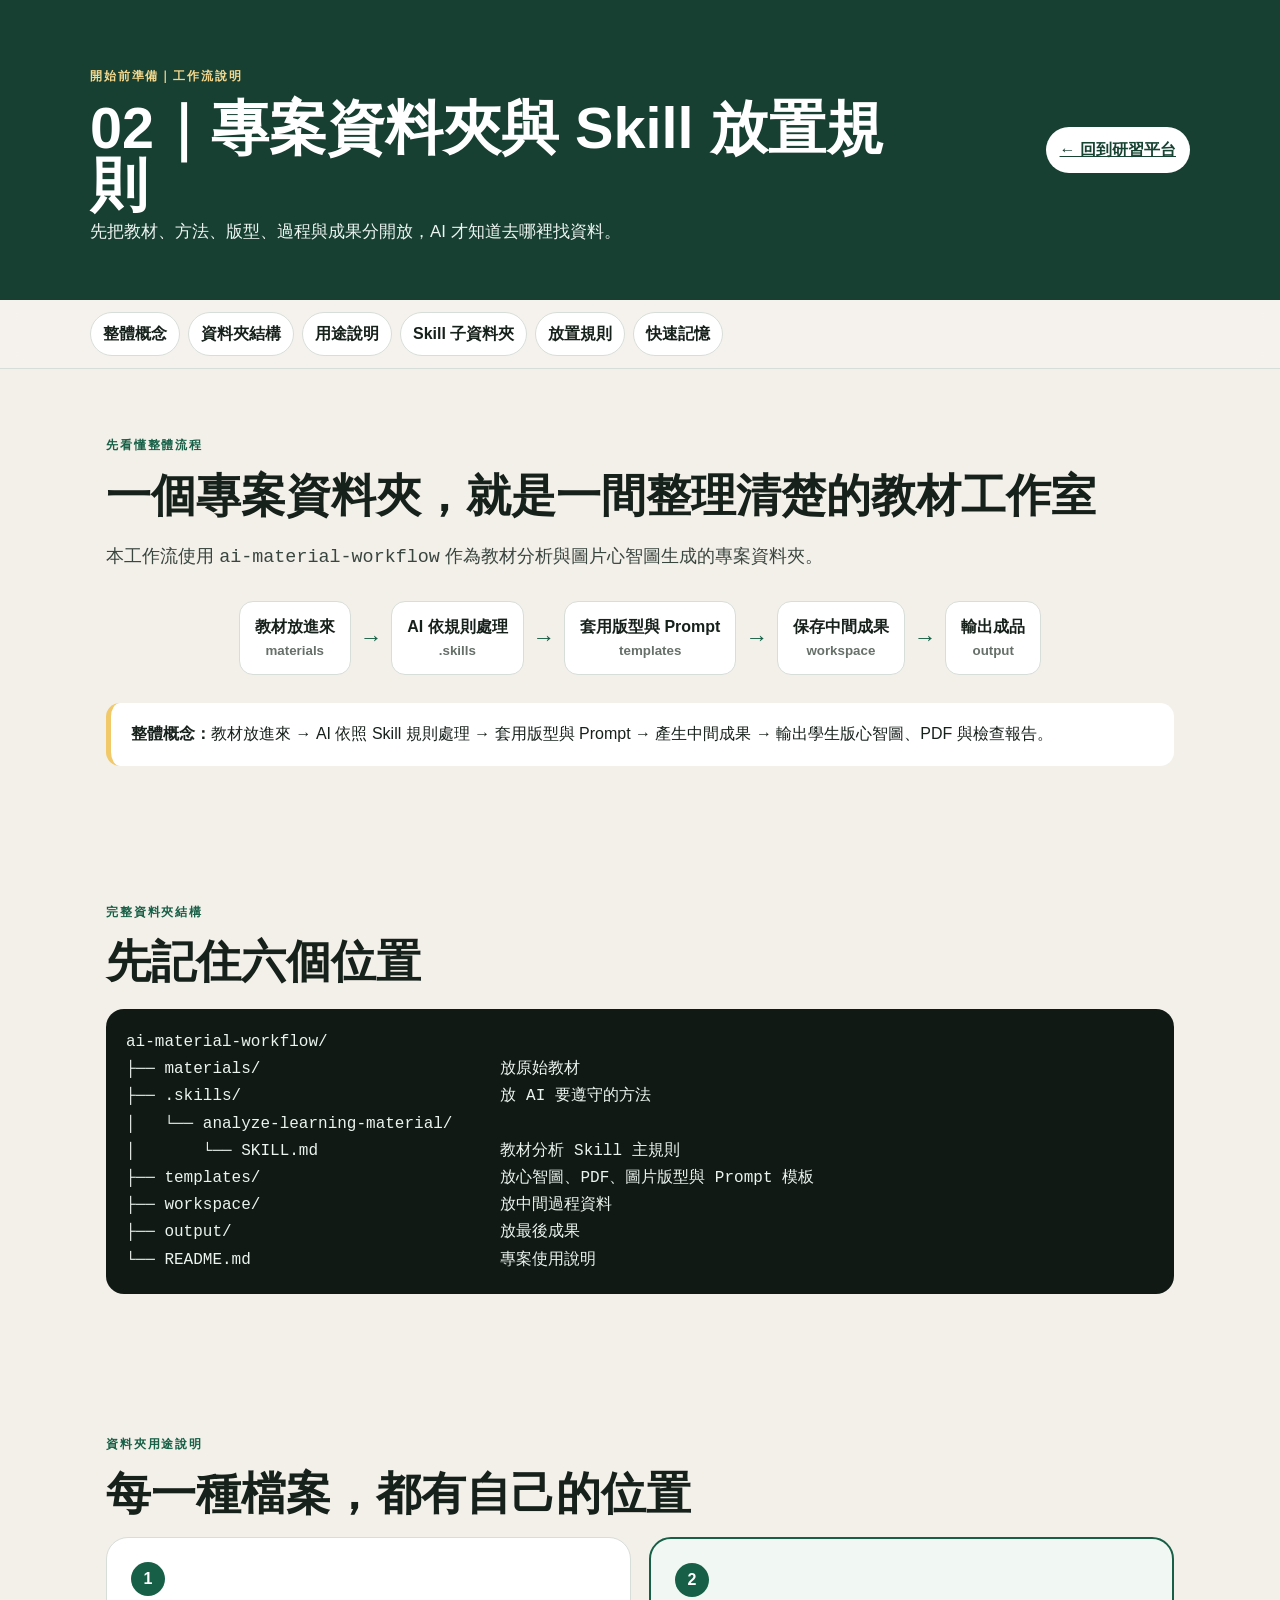
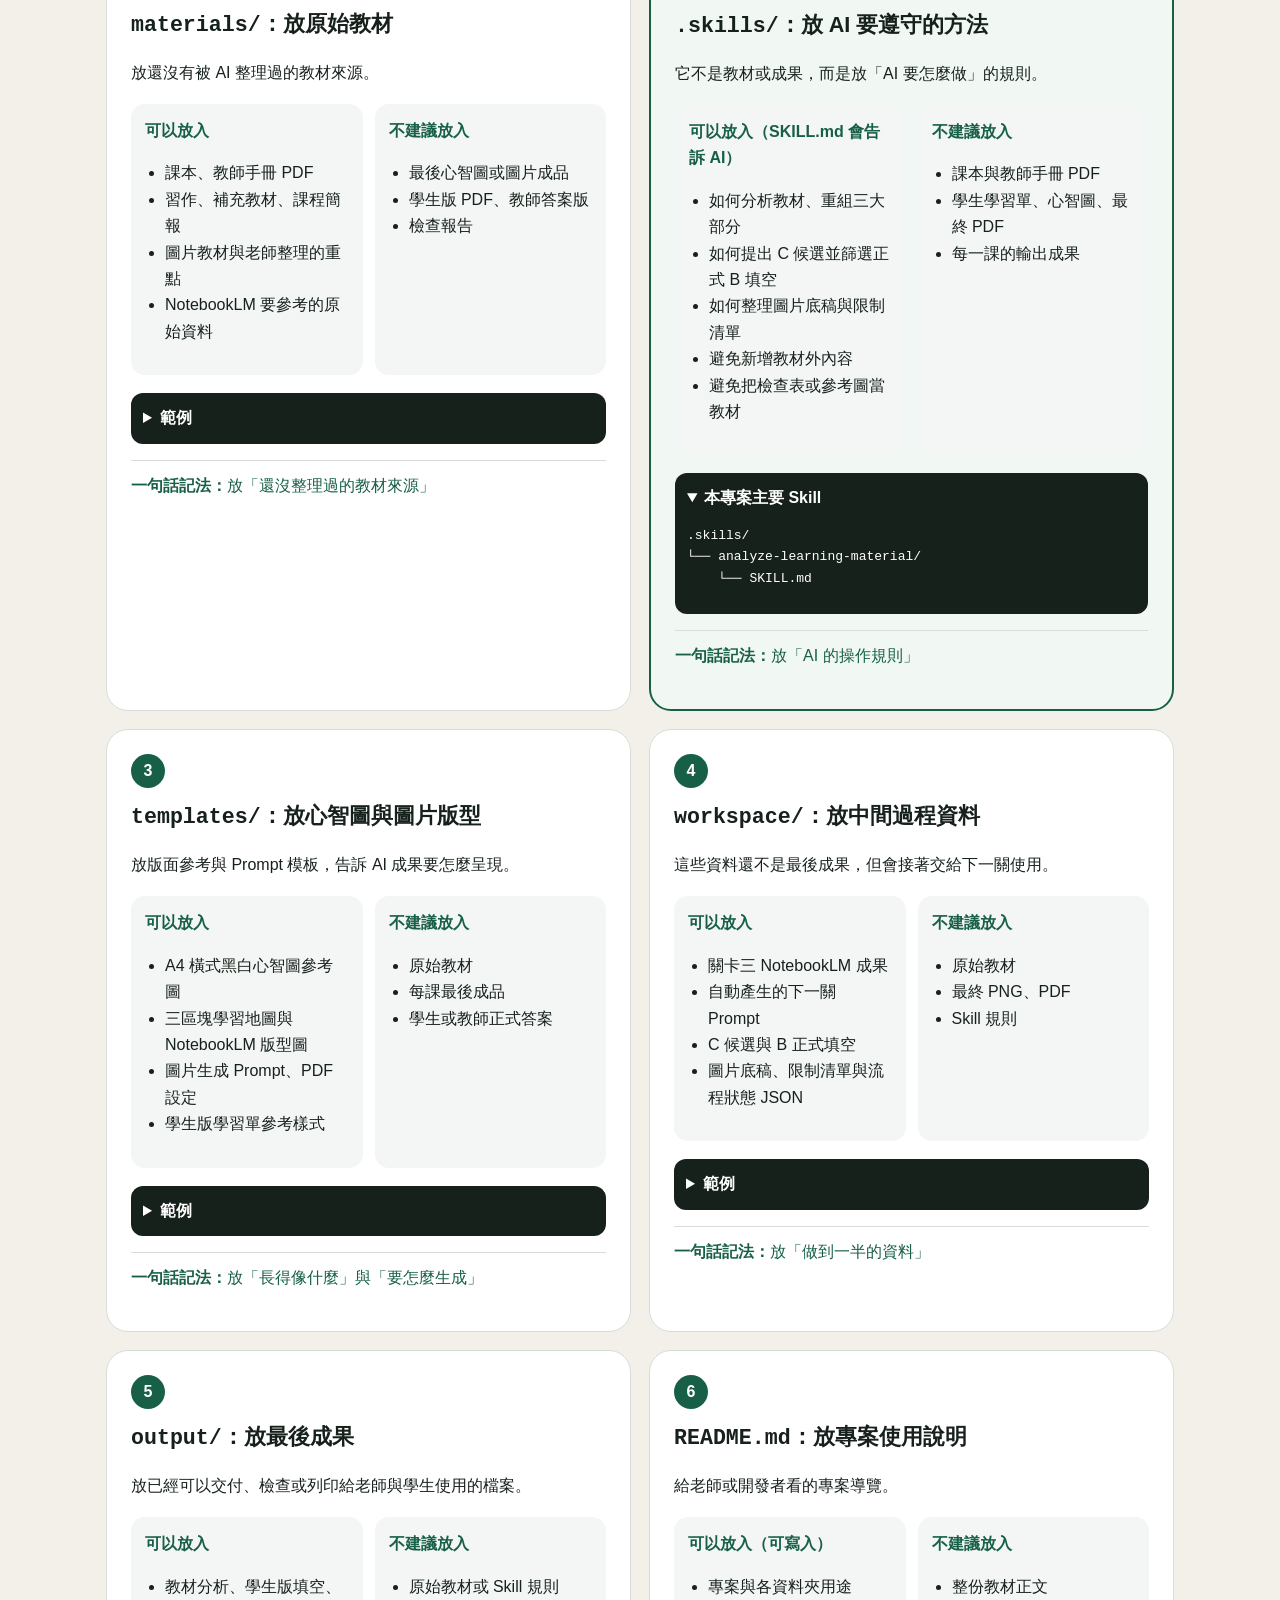
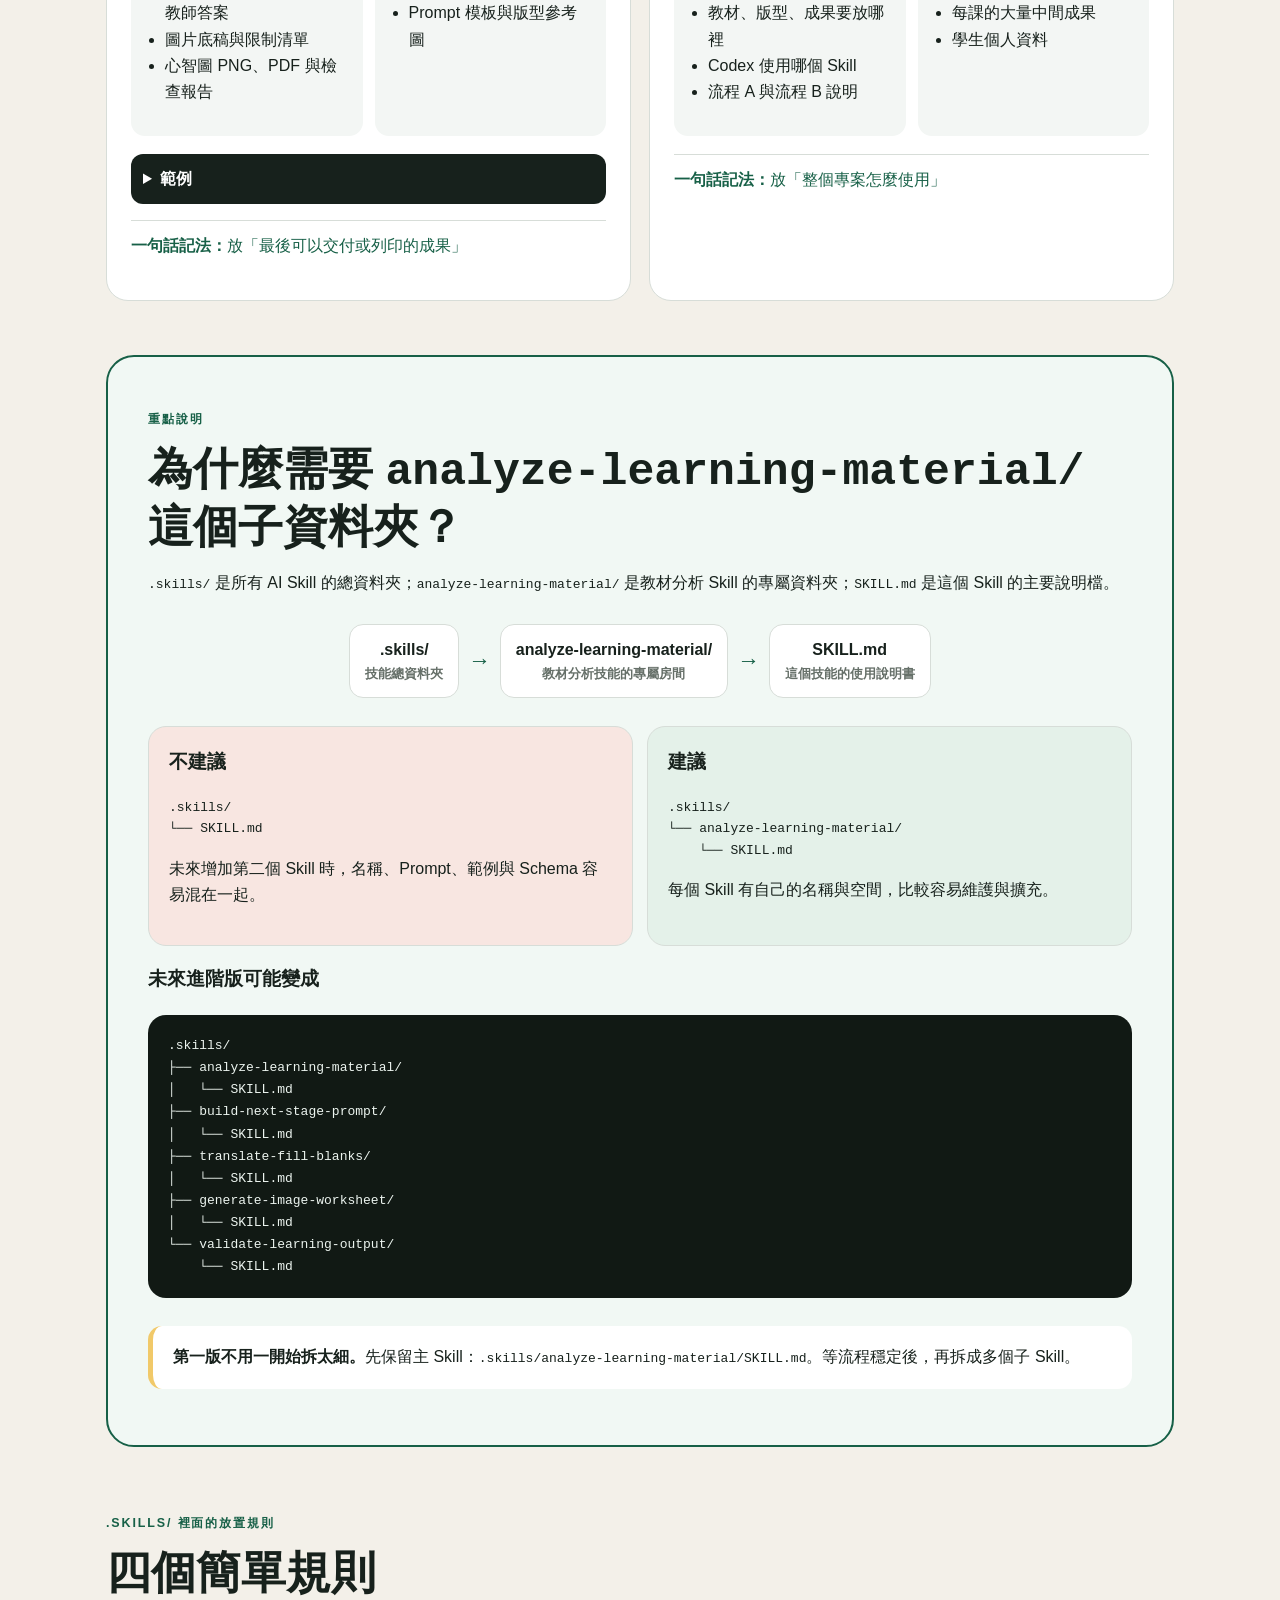
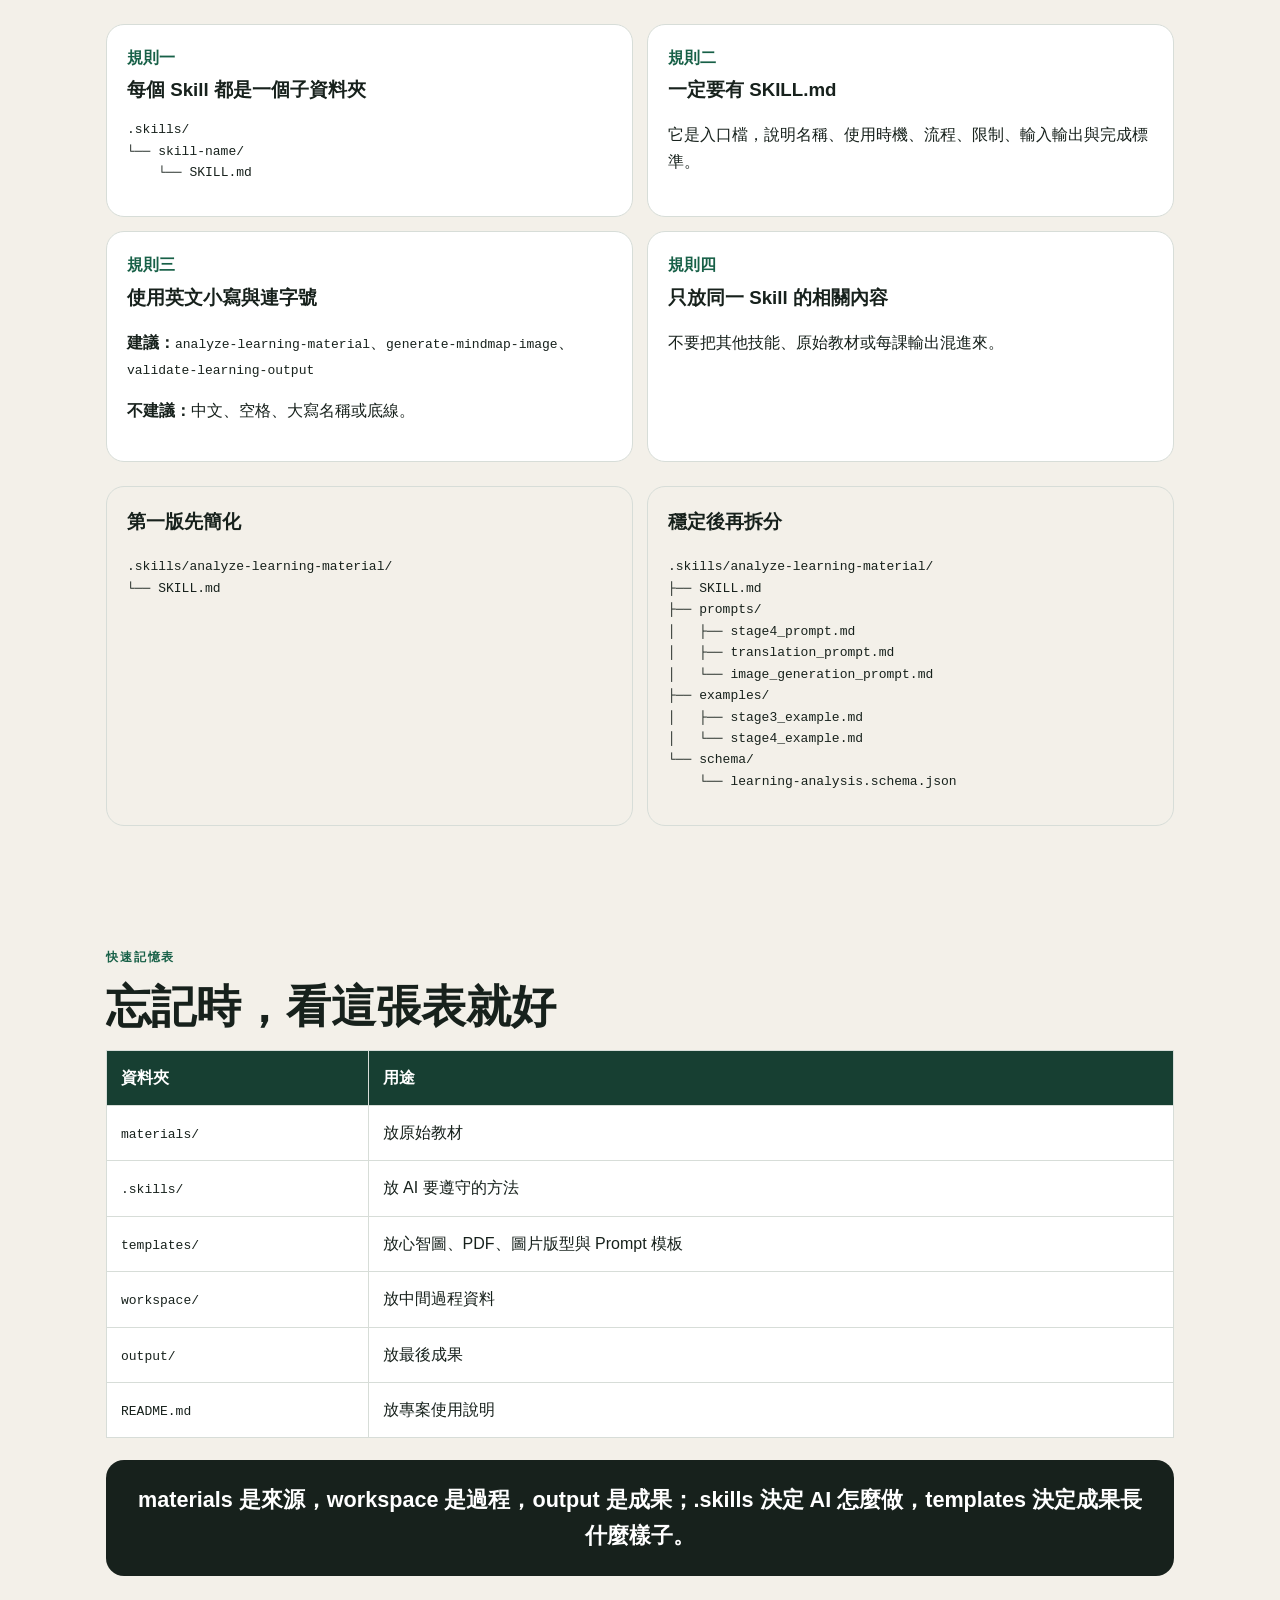
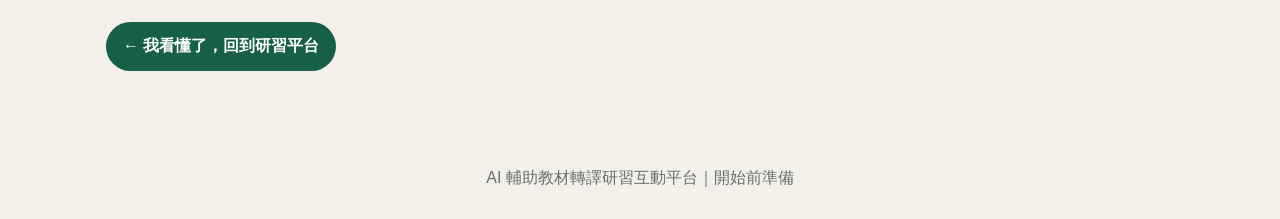
==== project-folders.html @ 32939685 "Add project folder and skill placement lesson" ====
<!doctype html>
<html lang="zh-Hant">
<head>
  <meta charset="utf-8"><meta name="viewport" content="width=device-width,initial-scale=1">
  <meta name="description" content="教師容易理解的 AI 教材工作流專案資料夾與 Skill 放置規則">
  <title>02｜專案資料夾與 Skill 放置規則</title><link rel="icon" href="data:,"><link rel="stylesheet" href="./styles.css">
</head>
<body class="lesson-page">
<header class="topbar lesson-topbar"><div><p class="eyebrow">開始前準備｜工作流說明</p><h1>02｜專案資料夾與 Skill 放置規則</h1><p class="subtitle">先把教材、方法、版型、過程與成果分開放，AI 才知道去哪裡找資料。</p></div><a class="btn" href="./index.html">← 回到研習平台</a></header>
<nav class="lesson-nav" aria-label="本頁導覽"><a href="#overview">整體概念</a><a href="#tree">資料夾結構</a><a href="#folders">用途說明</a><a href="#skill-room">Skill 子資料夾</a><a href="#skill-rules">放置規則</a><a href="#memory">快速記憶</a></nav>
<main class="lesson-main">
<section class="lesson-intro" id="overview"><p class="eyebrow dark">先看懂整體流程</p><h2>一個專案資料夾，就是一間整理清楚的教材工作室</h2><p class="lead">本工作流使用 <code>ai-material-workflow</code> 作為教材分析與圖片心智圖生成的專案資料夾。</p><div class="folder-flow"><span><b>教材放進來</b><small>materials</small></span><i>→</i><span><b>AI 依規則處理</b><small>.skills</small></span><i>→</i><span><b>套用版型與 Prompt</b><small>templates</small></span><i>→</i><span><b>保存中間成果</b><small>workspace</small></span><i>→</i><span><b>輸出成品</b><small>output</small></span></div><p class="plain-note"><strong>整體概念：</strong>教材放進來 → AI 依照 Skill 規則處理 → 套用版型與 Prompt → 產生中間成果 → 輸出學生版心智圖、PDF 與檢查報告。</p></section>

<section class="lesson-section" id="tree"><p class="eyebrow dark">完整資料夾結構</p><h2>先記住六個位置</h2><div class="folder-tree folder-tree-large"><pre>ai-material-workflow/
├── materials/                         放原始教材
├── .skills/                           放 AI 要遵守的方法
│   └── analyze-learning-material/
│       └── SKILL.md                   教材分析 Skill 主規則
├── templates/                         放心智圖、PDF、圖片版型與 Prompt 模板
├── workspace/                         放中間過程資料
├── output/                            放最後成果
└── README.md                          專案使用說明</pre></div></section>

<section class="lesson-section" id="folders"><p class="eyebrow dark">資料夾用途說明</p><h2>每一種檔案，都有自己的位置</h2><div class="folder-cards">
<article class="folder-card"><span class="folder-number">1</span><h3><code>materials/</code>：放原始教材</h3><p>放還沒有被 AI 整理過的教材來源。</p><div class="folder-card-columns"><div><h4>可以放入</h4><ul><li>課本、教師手冊 PDF</li><li>習作、補充教材、課程簡報</li><li>圖片教材與老師整理的重點</li><li>NotebookLM 要參考的原始資料</li></ul></div><div><h4>不建議放入</h4><ul><li>最後心智圖或圖片成品</li><li>學生版 PDF、教師答案版</li><li>檢查報告</li></ul></div></div><details><summary>範例</summary><pre>materials/
├── 第4課_課本.pdf
├── 第4課_教師手冊.pdf
├── 第5課_課本.pdf
├── 第5課_教師手冊.pdf
└── 補充資料.md</pre></details><p class="memory-line"><strong>一句話記法：</strong>放「還沒整理過的教材來源」</p></article>

<article class="folder-card skill-card"><span class="folder-number">2</span><h3><code>.skills/</code>：放 AI 要遵守的方法</h3><p>它不是教材或成果，而是放「AI 要怎麼做」的規則。</p><div class="folder-card-columns"><div><h4>可以放入（SKILL.md 會告訴 AI）</h4><ul><li>如何分析教材、重組三大部分</li><li>如何提出 C 候選並篩選正式 B 填空</li><li>如何整理圖片底稿與限制清單</li><li>避免新增教材外內容</li><li>避免把檢查表或參考圖當教材</li></ul></div><div><h4>不建議放入</h4><ul><li>課本與教師手冊 PDF</li><li>學生學習單、心智圖、最終 PDF</li><li>每一課的輸出成果</li></ul></div></div><details open><summary>本專案主要 Skill</summary><pre>.skills/
└── analyze-learning-material/
    └── SKILL.md</pre></details><p class="memory-line"><strong>一句話記法：</strong>放「AI 的操作規則」</p></article>

<article class="folder-card"><span class="folder-number">3</span><h3><code>templates/</code>：放心智圖與圖片版型</h3><p>放版面參考與 Prompt 模板，告訴 AI 成果要怎麼呈現。</p><div class="folder-card-columns"><div><h4>可以放入</h4><ul><li>A4 橫式黑白心智圖參考圖</li><li>三區塊學習地圖與 NotebookLM 版型圖</li><li>圖片生成 Prompt、PDF 設定</li><li>學生版學習單參考樣式</li></ul></div><div><h4>不建議放入</h4><ul><li>原始教材</li><li>每課最後成品</li><li>學生或教師正式答案</li></ul></div></div><details><summary>範例</summary><pre>templates/
├── A4橫式_三區塊學習地圖.png
├── 黑白填空心智圖_參考圖.png
├── stage4_prompt_template.md
├── image_generation_prompt.md
└── pdf_export_style.md</pre></details><p class="memory-line"><strong>一句話記法：</strong>放「長得像什麼」與「要怎麼生成」</p></article>

<article class="folder-card"><span class="folder-number">4</span><h3><code>workspace/</code>：放中間過程資料</h3><p>這些資料還不是最後成果，但會接著交給下一關使用。</p><div class="folder-card-columns"><div><h4>可以放入</h4><ul><li>關卡三 NotebookLM 成果</li><li>自動產生的下一關 Prompt</li><li>C 候選與 B 正式填空</li><li>圖片底稿、限制清單與流程狀態 JSON</li></ul></div><div><h4>不建議放入</h4><ul><li>原始教材</li><li>最終 PNG、PDF</li><li>Skill 規則</li></ul></div></div><details><summary>範例</summary><pre>workspace/
├── stage3_notebooklm_result.md
├── stage4_candidate_prompt.md
├── stage4_candidate_blanks.md
├── chatgpt_translation_prompt.md
├── selected_blanks_B.md
├── stage5_image_draft.md
├── stage6_image_restrictions.md
└── workflow_state.json</pre></details><p class="memory-line"><strong>一句話記法：</strong>放「做到一半的資料」</p></article>

<article class="folder-card"><span class="folder-number">5</span><h3><code>output/</code>：放最後成果</h3><p>放已經可以交付、檢查或列印給老師與學生使用的檔案。</p><div class="folder-card-columns"><div><h4>可以放入</h4><ul><li>教材分析、學生版填空、教師答案</li><li>圖片底稿與限制清單</li><li>心智圖 PNG、PDF 與檢查報告</li></ul></div><div><h4>不建議放入</h4><ul><li>原始教材或 Skill 規則</li><li>Prompt 模板與版型參考圖</li></ul></div></div><details><summary>範例</summary><pre>output/
├── 第4課/
│   ├── 教材分析文字版.md
│   ├── 學生版填空內容.md
│   ├── 教師答案版.md
│   ├── 圖片生成用底稿.md
│   ├── 圖片生成限制清單.md
│   ├── 學生版心智圖.png
│   ├── 學生版心智圖.pdf
│   └── 檢查報告.md
├── 第5課/
└── 第6課/</pre></details><p class="memory-line"><strong>一句話記法：</strong>放「最後可以交付或列印的成果」</p></article>

<article class="folder-card"><span class="folder-number">6</span><h3><code>README.md</code>：放專案使用說明</h3><p>給老師或開發者看的專案導覽。</p><div class="folder-card-columns"><div><h4>可以放入（可寫入）</h4><ul><li>專案與各資料夾用途</li><li>教材、版型、成果要放哪裡</li><li>Codex 使用哪個 Skill</li><li>流程 A 與流程 B 說明</li></ul></div><div><h4>不建議放入</h4><ul><li>整份教材正文</li><li>每課的大量中間成果</li><li>學生個人資料</li></ul></div></div><p class="memory-line"><strong>一句話記法：</strong>放「整個專案怎麼使用」</p></article>
</div></section>

<section class="lesson-section skill-room" id="skill-room"><p class="eyebrow dark">重點說明</p><h2>為什麼需要 <code>analyze-learning-material/</code> 這個子資料夾？</h2><p><code>.skills/</code> 是所有 AI Skill 的總資料夾；<code>analyze-learning-material/</code> 是教材分析 Skill 的專屬資料夾；<code>SKILL.md</code> 是這個 Skill 的主要說明檔。</p><div class="skill-metaphor"><span><b>.skills/</b><small>技能總資料夾</small></span><i>→</i><span><b>analyze-learning-material/</b><small>教材分析技能的專屬房間</small></span><i>→</i><span><b>SKILL.md</b><small>這個技能的使用說明書</small></span></div><div class="compare"><article class="bad"><h3>不建議</h3><pre>.skills/
└── SKILL.md</pre><p>未來增加第二個 Skill 時，名稱、Prompt、範例與 Schema 容易混在一起。</p></article><article class="good"><h3>建議</h3><pre>.skills/
└── analyze-learning-material/
    └── SKILL.md</pre><p>每個 Skill 有自己的名稱與空間，比較容易維護與擴充。</p></article></div><h3>未來進階版可能變成</h3><div class="folder-tree"><pre>.skills/
├── analyze-learning-material/
│   └── SKILL.md
├── build-next-stage-prompt/
│   └── SKILL.md
├── translate-fill-blanks/
│   └── SKILL.md
├── generate-image-worksheet/
│   └── SKILL.md
└── validate-learning-output/
    └── SKILL.md</pre></div><p class="plain-note"><strong>第一版不用一開始拆太細。</strong>先保留主 Skill：<code>.skills/analyze-learning-material/SKILL.md</code>。等流程穩定後，再拆成多個子 Skill。</p></section>

<section class="lesson-section" id="skill-rules"><p class="eyebrow dark">.skills/ 裡面的放置規則</p><h2>四個簡單規則</h2><div class="rule-grid"><article><b>規則一</b><h3>每個 Skill 都是一個子資料夾</h3><pre>.skills/
└── skill-name/
    └── SKILL.md</pre></article><article><b>規則二</b><h3>一定要有 SKILL.md</h3><p>它是入口檔，說明名稱、使用時機、流程、限制、輸入輸出與完成標準。</p></article><article><b>規則三</b><h3>使用英文小寫與連字號</h3><p><strong>建議：</strong><code>analyze-learning-material</code>、<code>generate-mindmap-image</code>、<code>validate-learning-output</code></p><p><strong>不建議：</strong>中文、空格、大寫名稱或底線。</p></article><article><b>規則四</b><h3>只放同一 Skill 的相關內容</h3><p>不要把其他技能、原始教材或每課輸出混進來。</p></article></div><div class="compare"><article><h3>第一版先簡化</h3><pre>.skills/analyze-learning-material/
└── SKILL.md</pre></article><article><h3>穩定後再拆分</h3><pre>.skills/analyze-learning-material/
├── SKILL.md
├── prompts/
│   ├── stage4_prompt.md
│   ├── translation_prompt.md
│   └── image_generation_prompt.md
├── examples/
│   ├── stage3_example.md
│   └── stage4_example.md
└── schema/
    └── learning-analysis.schema.json</pre></article></div></section>

<section class="lesson-section" id="memory"><p class="eyebrow dark">快速記憶表</p><h2>忘記時，看這張表就好</h2><div class="memory-table-wrap"><table class="memory-table"><thead><tr><th>資料夾</th><th>用途</th></tr></thead><tbody><tr><td><code>materials/</code></td><td>放原始教材</td></tr><tr><td><code>.skills/</code></td><td>放 AI 要遵守的方法</td></tr><tr><td><code>templates/</code></td><td>放心智圖、PDF、圖片版型與 Prompt 模板</td></tr><tr><td><code>workspace/</code></td><td>放中間過程資料</td></tr><tr><td><code>output/</code></td><td>放最後成果</td></tr><tr><td><code>README.md</code></td><td>放專案使用說明</td></tr></tbody></table></div><p class="quote">materials 是來源，workspace 是過程，output 是成果；.skills 決定 AI 怎麼做，templates 決定成果長什麼樣子。</p><a class="lesson-back" href="./index.html">← 我看懂了，回到研習平台</a></section>
</main><footer>AI 輔助教材轉譯研習互動平台｜開始前準備</footer>
</body></html>
---- styles.css ----
:root{--bg:#f3f0e9;--paper:#fffdf8;--ink:#17211c;--muted:#667069;--green:#176047;--green2:#dfeee7;--line:#d7ddd8;--yellow:#f1c969;--bad:#f8e6e1;--good:#e4f1e9}
*{box-sizing:border-box}html{scroll-behavior:smooth}body{margin:0;background:var(--bg);color:var(--ink);font-family:"Noto Sans TC","PingFang TC","Microsoft JhengHei",sans-serif;line-height:1.65}[data-view]{display:none}body[data-view="home"] [data-view="home"],body[data-view="a"] [data-view="a"],body[data-view="b"] [data-view="b"]{display:block}body:not([data-view="results"]) #finish{display:none}body[data-view="results"] #finish{display:block}body:not([data-view="a"]) .tool-handoff,body:not([data-view="a"]) .break{display:none}body[data-view="home"] .dashboard,body[data-view="results"] .dashboard,body[data-view="home"] .stage-controls,body[data-view="results"] .stage-controls{display:none}.a-nav,.b-nav{display:none!important}body[data-view="a"] .a-nav,body[data-view="b"] .b-nav{display:flex!important}
button,input,textarea{font:inherit}.topbar{padding:54px max(24px,calc((100% - 1100px)/2));background:#173f32;color:#fff;display:flex;justify-content:space-between;gap:30px;align-items:end}.topbar h1{font-size:clamp(2.4rem,6vw,5.5rem);line-height:1;margin:.2rem 0}.eyebrow{font-size:.78rem;font-weight:900;letter-spacing:.15em;text-transform:uppercase;color:#f3d88e}.eyebrow.dark{color:var(--green)}.subtitle{max-width:790px;color:#edf5f1;margin:0;font-size:1.05rem}.top-actions{display:flex;gap:10px;flex-wrap:wrap}.btn,.timer-card button,.copy{border:0;border-radius:999px;padding:10px 14px;cursor:pointer;font-weight:800}.btn{background:#fff;color:#174333}.btn.subtle{background:transparent;border:1px solid #8bab9d;color:#fff}
.dashboard{max-width:1100px;margin:22px auto;display:grid;grid-template-columns:1fr 220px 250px;gap:14px;padding:0 16px}.progress-card,.timer-card,.current-card{background:var(--paper);border:1px solid var(--line);border-radius:20px;padding:20px}.progress-head{display:flex;justify-content:space-between;align-items:end}.progress-head>div{display:flex;gap:16px;align-items:end}.label{font-size:.78rem;font-weight:900;color:var(--muted);text-transform:uppercase}.progress-head strong,.timer-card strong,.current-card strong{font-size:1.55rem}.track{height:10px;border-radius:999px;background:#e5e9e6;overflow:hidden;margin-top:14px}.track>div{height:100%;width:0;background:var(--green);transition:.2s}.timer-card,.current-card{display:flex;flex-direction:column;gap:8px}.timer-card div{display:flex;gap:6px;flex-wrap:wrap}.timer-card button{background:#edf2ef;color:var(--green);padding:7px 10px}
.mission-nav{max-width:1100px;margin:auto;padding:4px 16px 22px;display:flex;gap:8px;overflow:auto}.mission-nav a{white-space:nowrap;text-decoration:none;color:var(--ink);background:#fff;border:1px solid var(--line);padding:9px 13px;border-radius:999px;font-weight:800;font-size:.86rem}.mission-nav a.active{background:var(--green);color:#fff;border-color:var(--green)}.main-nav{max-width:1100px;margin:14px auto;padding:0 16px;display:flex;gap:8px;overflow:auto}.main-nav button{white-space:nowrap;min-height:44px;padding:8px 14px;border:1px solid var(--line);border-radius:999px;background:#fff;color:var(--ink);font-weight:900;cursor:pointer}.main-nav button.active{background:var(--green);color:#fff;border-color:var(--green)}
main{max-width:1100px;margin:auto;padding:0 16px}.welcome{padding:56px 0}.welcome h2{font-size:clamp(2rem,4vw,3.6rem);line-height:1.15;margin:.25rem 0;max-width:900px}.pipeline{margin-top:28px;display:flex;align-items:center;gap:10px;flex-wrap:wrap}.pipeline span{padding:10px 14px;border-radius:999px;background:#fff;border:1px solid var(--line);font-weight:900}.pipeline i{font-style:normal;color:var(--green);font-weight:900}.mission{background:var(--paper);border:1px solid var(--line);border-radius:28px;padding:38px;margin:28px 0;scroll-margin-top:18px}.mission-title{display:flex;justify-content:space-between;gap:20px;align-items:flex-start}.mission-title h2{font-size:clamp(1.7rem,3vw,2.7rem);line-height:1.15;margin:.3rem 0 1rem}.mission-no{font-size:.78rem;font-weight:900;letter-spacing:.12em;color:var(--green)}.complete{background:#eef3f0;border-radius:999px;padding:9px 13px;white-space:nowrap;font-weight:800}.compare{display:grid;grid-template-columns:1fr 1fr;gap:14px}.compare article{border:1px solid var(--line);border-radius:18px;padding:20px}.compare .bad,.bad{background:var(--bad)}.compare .good,.good{background:var(--good)}.compare h3{margin-top:0}.activity{margin-top:22px;padding:20px;background:#f3f6f4;border-radius:18px}.activity h3{margin-top:0}.activity label{display:block;margin:10px 0}.note,input[data-field]{width:100%;margin-top:18px;border:1px solid var(--line);border-radius:14px;background:white;padding:14px;min-height:92px;font-size:16px}.note.large{min-height:130px}input[data-field]{min-height:auto;margin:10px 0}.steps{display:grid;grid-template-columns:repeat(3,1fr);gap:12px}.steps>div{padding:18px;border-radius:17px;background:#eef4f0}.steps b{color:var(--green)}.steps p{margin:.35rem 0}.prompt{background:#111914;color:#ebf2ee;border-radius:20px;overflow:hidden;margin-top:22px}.prompt-head{padding:13px 15px;border-bottom:1px solid #34463c;display:flex;justify-content:space-between;gap:12px;align-items:center}.copy{background:#24372d;color:#fff;border:1px solid #55695e}.prompt pre{white-space:pre-wrap;word-break:break-word;padding:20px;margin:0;max-height:480px;overflow:auto;font-size:.9rem;line-height:1.6}.lead{font-size:1.15rem;color:#39453f}.chips{display:flex;flex-wrap:wrap;gap:8px;margin:18px 0}.chips span{padding:7px 11px;border-radius:999px;background:var(--green2);color:var(--green);font-weight:800}.three-modules{display:grid;grid-template-columns:repeat(3,1fr);gap:12px}.three-modules article{border:1px solid var(--line);border-radius:18px;padding:17px}.three-modules article>span{font-weight:900;color:var(--green)}.three-modules textarea{width:100%;min-height:110px;border:1px solid var(--line);border-radius:12px;padding:12px;font-size:16px}.break{margin:28px 0;padding:22px 24px;background:#fff1c9;border:1px solid #e9d18e;border-radius:20px;display:flex;gap:14px;align-items:center}.break strong{font-size:1.25rem}.break span{color:#6c6040}.output-list,.deliverables{display:grid;grid-template-columns:repeat(3,1fr);gap:10px}.output-list span,.deliverables label{padding:15px;border-radius:14px;background:#eef4f0;font-weight:800}.quote{margin-top:22px;padding:22px;border-radius:18px;background:#17211c;color:#fff;font-size:1.35rem;font-weight:900;text-align:center}.compact{margin:15px 0}.finish{padding:70px 0}.finish h2{font-size:clamp(2rem,4vw,3.5rem);margin:.2rem 0 1.5rem}footer{text-align:center;padding:40px 16px;color:var(--muted)}
input[type="checkbox"]{width:18px;height:18px;vertical-align:-3px;margin-right:6px}
.mode-switch{display:flex;padding:3px;border:1px solid #8bab9d;border-radius:999px}.mode-btn{border:0;border-radius:999px;padding:8px 12px;background:transparent;color:#fff;cursor:pointer;font-weight:800}.mode-btn.active{background:#fff;color:var(--green)}
.password-dialog{width:min(92vw,430px);border:0;border-radius:20px;padding:0;box-shadow:0 24px 70px #0005}.password-dialog::backdrop{background:#071812aa}.password-dialog form{padding:28px}.password-dialog h2{margin:0 0 6px}.password-dialog p{margin:0 0 18px;color:var(--muted)}.password-dialog label{display:block;font-weight:900;margin-bottom:6px}.password-dialog input{width:100%;min-height:48px;border:2px solid var(--line);border-radius:12px;padding:10px 12px;font-size:18px}.password-dialog input:focus{outline:3px solid #bfd9ce;border-color:var(--green)}.password-dialog .password-error{color:#a12e25;margin:8px 0 0;font-weight:800}.dialog-actions{display:flex;justify-content:flex-end;gap:10px;margin-top:22px}.dialog-actions button{border:0;border-radius:999px;padding:10px 18px;font-weight:900;cursor:pointer}.dialog-cancel{background:#e9ecea;color:var(--ink)}.dialog-submit{background:var(--green);color:#fff}
.tool-guide{display:grid;grid-template-columns:minmax(0,1fr) minmax(320px,.9fr);gap:18px;margin:4px 0 24px;padding:20px;border-radius:20px;background:#edf4f0;border:1px solid #c7d9cf}.tool-guide-main h3{font-size:1.45rem;margin:.15rem 0}.tool-guide-main p{margin:.2rem 0 14px}.tool-button{display:inline-flex;align-items:center;justify-content:center;min-height:46px;padding:10px 16px;border-radius:999px;background:var(--green);color:#fff;text-decoration:none;font-weight:900}.codex-button{background:#34463c}.tool-status{display:grid;gap:7px}.tool-status div{display:flex;justify-content:space-between;gap:12px;padding:9px 12px;border-radius:12px;background:#fff}.tool-status span{text-align:right;color:#435048}.operation,.task-card,.decision-fields,.mini-task,.skill-explain{margin:20px 0;padding:20px;border-radius:18px;border:1px solid var(--line);background:#fff}.operation h3,.task-card h3,.mini-task h3{margin-top:0}.operation li{margin:7px 0}.field-grid,.decision-fields{display:grid;grid-template-columns:1fr 1fr;gap:14px}.field-grid label,.decision-fields label{font-weight:900}.field-grid label:last-child{grid-column:1/-1}.field-grid textarea,.decision-fields textarea{display:block;width:100%;min-height:92px;margin-top:8px;border:1px solid var(--line);border-radius:12px;padding:12px;font-size:16px}.tool-handoff{max-width:960px;margin:38px auto;padding:34px;border-radius:28px;text-align:center;background:#173f32;color:#fff}.tool-handoff>span{color:#f3d88e;font-weight:900;letter-spacing:.06em}.tool-handoff h2{margin:8px 0}.tool-handoff p{max-width:720px;margin:16px auto 22px;color:#edf5f1}.handoff-arrow{font-size:2rem;color:var(--yellow)}.tool-handoff.major{padding:42px;background:#122c24;border:3px solid var(--yellow)}.handoff-checks{display:grid;grid-template-columns:repeat(2,1fr);gap:8px;max-width:700px;margin:20px auto;text-align:left}.handoff-checks span{padding:9px 12px;background:#ffffff12;border-radius:10px}.handoff-flow{display:flex;flex-direction:column;gap:7px;margin:25px auto;max-width:680px}.handoff-flow i{font-style:normal;color:var(--yellow);font-size:1.5rem}.mission-subtitle{margin:.2rem 0 1rem;color:var(--muted);font-weight:700}.mini-task{background:#e8f2ff;border-color:#bdd4ed}.skill-explain{text-align:center;background:#17211c;color:#fff;font-size:1.1rem}.skill-explain p{margin-top:0}.advanced{margin:20px 0;border:1px solid var(--line);border-radius:18px;padding:16px;background:#f7f8f7}.advanced summary{cursor:pointer;font-weight:900;color:var(--green);min-height:44px}.repeat-activity{display:grid;grid-template-columns:repeat(2,1fr)}.repeat-activity h3{grid-column:1/-1}.next-step{margin:24px 0 0;padding:18px 20px;border-radius:16px;background:#173f32;color:#fff}.next-step span{color:#f3d88e;font-size:.82rem;font-weight:900;letter-spacing:.06em}.next-step p{margin:4px 0 0;font-weight:800}.outcome-flow{display:flex;flex-direction:column;align-items:center;gap:5px;margin:25px auto 30px}.outcome-flow span{min-width:260px;padding:10px 15px;text-align:center;border-radius:999px;background:#fff;border:1px solid var(--line);font-weight:900}.outcome-flow i{font-style:normal;color:var(--green);font-weight:900}
.plain-note{margin-top:28px;padding:18px 20px;border-left:5px solid var(--yellow);background:#fff;border-radius:14px}.timeline{margin-top:28px}.timeline-grid{display:grid;grid-template-columns:repeat(5,1fr);gap:9px}.timeline-grid span{display:flex;flex-direction:column;padding:13px;background:#fff;border:1px solid var(--line);border-radius:13px}.timeline-grid .rest{background:#fff1c9}.mission-grid{display:grid;grid-template-columns:1fr 1fr;gap:12px;margin-bottom:20px}.mission-grid article,.judgement,.result-box,.transfer-box{border:1px solid var(--line);border-radius:18px;padding:18px;background:#fff}.mission-grid h3,.judgement h3,.result-box h3,.transfer-box h3{margin-top:0}.judgement{margin-top:22px;background:#fff7de;border-color:#e9d18e}.result-box{margin-top:18px;background:#eef4f0}.result-box textarea{width:100%;min-height:110px;border:1px solid var(--line);border-radius:12px;padding:12px;font-size:16px}.transfer-box{margin-top:18px;background:#e8f2ff;border-color:#bdd4ed}.featured{border:2px solid var(--green)}.followup{outline:2px solid var(--yellow)}.instructor-only{display:none;margin-top:20px;padding:18px;border-radius:16px;background:#e8e4f6;border:1px solid #c8bce9}.instructor-mode .instructor-only{display:block}.completion-summary{margin:18px 0;padding:16px;border-radius:14px;background:#eef4f0;font-weight:800}.btn.primary{background:var(--green);color:#fff;margin-top:12px}.stage-controls{position:sticky;bottom:12px;z-index:20;margin:20px auto;width:min(94%,650px);padding:10px;background:#173f32;color:#fff;border-radius:999px;display:flex;justify-content:space-between;align-items:center;box-shadow:0 8px 30px #0003}.stage-controls button{border:0;border-radius:999px;padding:9px 15px;background:#fff;color:var(--green);font-weight:900;cursor:pointer}.stage-controls button:disabled{opacity:.45;cursor:not-allowed}.toast{position:fixed;right:18px;bottom:82px;z-index:30;background:#17211c;color:#fff;padding:10px 14px;border-radius:10px;opacity:0;pointer-events:none;transition:.2s}.toast.show{opacity:1}
@media(max-width:900px){.dashboard{grid-template-columns:1fr 1fr}.progress-card{grid-column:1/-1}.timeline-grid{grid-template-columns:repeat(2,1fr)}.tool-guide{grid-template-columns:1fr}.tool-status div{align-items:flex-start}}
@media(max-width:800px){.topbar{display:block;padding:40px 22px}.top-actions{margin-top:24px}.dashboard{grid-template-columns:1fr}.progress-card{grid-column:auto}.mission{padding:24px}.mission-title{display:block}.complete{display:inline-block;margin-bottom:12px}.steps,.three-modules,.output-list,.deliverables,.mission-grid{grid-template-columns:1fr}.compare{grid-template-columns:1fr}.break{display:block}.break span{display:block;margin-top:4px}.timeline-grid{grid-template-columns:1fr 1fr}.stage-controls{bottom:8px;font-size:.9rem}.stage-controls button{padding:8px 10px}}
@media(max-width:600px){.field-grid,.decision-fields,.handoff-checks,.repeat-activity{grid-template-columns:1fr}.field-grid label:last-child,.repeat-activity h3{grid-column:auto}.tool-status div{display:block}.tool-status span{display:block;text-align:left;margin-top:2px}.tool-handoff{padding:27px 19px}.tool-button{width:100%}}
@media(max-width:430px){.timeline-grid{grid-template-columns:1fr}.top-actions{align-items:stretch;flex-direction:column}.mode-switch{justify-content:center}.stage-controls span{display:none}.mission{padding:19px;border-radius:20px}.prompt pre{padding:15px}.prompt-head{align-items:flex-start}.tool-guide{padding:16px}.outcome-flow span{min-width:100%}}
body[data-view]{display:block}
.dual-tool-guide{display:grid;grid-template-columns:1fr 1fr;gap:14px;margin:5px 0 20px}.dual-tool-guide>div{padding:20px;border:1px solid var(--line);border-radius:18px;background:#edf4f0}.dual-tool-guide h3{margin:3px 0}.comparison-wrap{margin:22px 0;overflow:auto}.comparison-table{width:100%;border-collapse:collapse;background:#fff}.comparison-table th,.comparison-table td{padding:12px;border:1px solid var(--line);text-align:center}.comparison-table th:first-child,.comparison-table td:first-child{text-align:left}.final-choice{display:flex;flex-wrap:wrap;gap:14px;margin:20px 0;padding:20px;border:1px solid var(--line);border-radius:18px;background:#fff}.final-choice legend{font-weight:900}.final-choice label{padding:8px 12px;border-radius:999px;background:#eef4f0}@media(max-width:700px){.dual-tool-guide{grid-template-columns:1fr}.comparison-table{min-width:560px}}
.version-cards{display:grid;grid-template-columns:1fr 1fr;gap:18px;margin:30px 0}.version-cards article{position:relative;padding:28px;border:1px solid var(--line);border-radius:24px;background:#fff;display:flex;flex-direction:column;align-items:flex-start}.version-cards h3{font-size:1.6rem;margin:20px 0 0}.version-cards h4{margin:2px 0 12px;color:var(--green)}.version-cards strong{margin:16px 0}.version-cards button,.success-template button{min-height:48px;padding:10px 18px;border:0;border-radius:999px;background:var(--green);color:#fff;font-weight:900;cursor:pointer}.recommend{position:absolute;top:0;left:20px;transform:translateY(-50%);padding:5px 10px;border-radius:999px;background:var(--yellow);font-weight:900;font-size:.8rem}.recommend.muted{background:#dfeee7}.mini-flow{padding:12px;border-radius:12px;background:#eef4f0;font-weight:800}.version-relation{display:grid;grid-template-columns:1fr 1fr;gap:12px}.version-relation b{padding:16px;text-align:center;border-radius:14px;background:#173f32;color:#fff}.version-intro,.success-template{max-width:1100px;margin:35px auto;padding:42px;border-radius:28px;background:#fff;border:1px solid var(--line)}.template-list,.check-columns{display:grid;grid-template-columns:repeat(2,1fr);gap:10px;margin:20px 0}.template-list span,.check-columns span{padding:13px;border-radius:12px;background:#eef4f0}.folder-tree{margin:20px 0;padding:20px;border-radius:18px;background:#111914;color:#ecf4ef;overflow:auto}.folder-tree pre{margin:0;white-space:pre;line-height:1.7}.automation-flow{display:flex;flex-direction:column;align-items:center;gap:5px;margin:20px auto}.automation-flow span{min-width:260px;padding:8px 14px;text-align:center;border-radius:999px;background:#eef4f0;font-weight:900}.automation-flow i{font-style:normal;color:var(--green);font-weight:900}@media(max-width:700px){.version-cards,.version-relation,.template-list,.check-columns{grid-template-columns:1fr}.version-intro,.success-template{padding:26px 20px}.folder-tree{padding:14px;font-size:.85rem}}
.workflow-transfer{margin:28px 0;padding:22px;border:2px solid #9fc5b3;border-radius:22px;background:#f4faf7}.workflow-heading,.workflow-footer,.workflow-actions{display:flex;align-items:center;justify-content:space-between;gap:12px;flex-wrap:wrap}.workflow-heading h3{margin:.15rem 0}.workflow-heading>div>span{color:var(--green);font-size:.8rem;font-weight:900;letter-spacing:.08em}.workflow-status{padding:6px 11px;border-radius:999px;background:#dcebe4;color:var(--green);font-weight:900}.workflow-columns{display:grid;grid-template-columns:minmax(0,.8fr) minmax(0,1.2fr);gap:16px;margin-top:18px}.workflow-source,.workflow-prompts,.workflow-result,.workflow-reference{display:block}.workflow-source{padding:14px;border:1px solid var(--line);border-radius:16px;background:#fff}.workflow-source summary{cursor:pointer;font-weight:900}.workflow-transfer label{font-weight:900}.workflow-transfer textarea{display:block;width:100%;min-height:150px;margin-top:7px;padding:12px;border:1px solid #afbeb6;border-radius:12px;background:#fff;color:var(--ink);font:inherit;line-height:1.5;resize:vertical}.workflow-source textarea{min-height:330px;background:#f2f4f3}.workflow-prompts{display:grid;gap:12px}.workflow-prompts textarea{min-height:210px}.workflow-prompts [readonly]{background:#eef1ef;color:#526059}.workflow-result,.workflow-reference{margin-top:18px}.workflow-result textarea{min-height:210px}.workflow-actions button,.workflow-footer button{border:0;border-radius:999px;padding:10px 15px;font-weight:900;cursor:pointer;background:var(--green);color:#fff}.workflow-actions .secondary,.workflow-footer .danger-light{background:#fff;color:var(--green);border:1px solid #90aa9d}.workflow-type{margin:10px 0;color:#526059;font-size:.9rem;font-weight:800}.workflow-warning{margin:12px 0;padding:10px 14px;border-radius:12px;background:#fff1c9;color:#5b4b1d}.workflow-warning p{margin:3px 0}.workflow-footer{margin-top:14px}.workflow-start{background:#eef6ff;border-color:#9fbfdc}@media(max-width:800px){.workflow-columns{grid-template-columns:1fr}.workflow-transfer{padding:16px}.workflow-source textarea,.workflow-prompts textarea,.workflow-result textarea{min-height:180px}.workflow-footer button{width:100%}}
.prep-lesson{max-width:1100px;margin:34px auto 0;padding:22px 26px;border:2px solid var(--green);border-radius:22px;background:#eef6f2;display:flex!important;align-items:center;justify-content:space-between;gap:20px}.prep-lesson span{color:var(--green);font-size:.82rem;font-weight:900;letter-spacing:.08em}.prep-lesson h3{margin:3px 0;font-size:1.45rem}.prep-lesson p{margin:3px 0}.prep-lesson a,.lesson-back{display:inline-flex;flex:none;align-items:center;justify-content:center;padding:11px 17px;border-radius:999px;background:var(--green);color:#fff;text-decoration:none;font-weight:900}.lesson-page{background:var(--bg)}.lesson-topbar{align-items:center}.lesson-topbar h1{font-size:clamp(2rem,4.5vw,4.2rem);max-width:850px}.lesson-nav{position:sticky;top:0;z-index:15;display:flex;gap:8px;overflow:auto;padding:12px max(16px,calc((100% - 1100px)/2));background:#f5f3edee;backdrop-filter:blur(8px);border-bottom:1px solid var(--line)}.lesson-nav a{white-space:nowrap;padding:8px 12px;border-radius:999px;background:#fff;border:1px solid var(--line);color:var(--ink);text-decoration:none;font-weight:800}.lesson-main{max-width:1100px}.lesson-intro,.lesson-section{padding:54px 0;scroll-margin-top:70px}.lesson-intro h2,.lesson-section h2{font-size:clamp(1.8rem,3.5vw,3rem);line-height:1.2;margin:.25rem 0 1rem}.folder-flow,.skill-metaphor{display:flex;align-items:center;justify-content:center;gap:9px;flex-wrap:wrap;margin:28px 0}.folder-flow span,.skill-metaphor span{padding:12px 15px;text-align:center;border-radius:14px;background:#fff;border:1px solid var(--line);font-weight:900}.folder-flow small,.skill-metaphor small{display:block;color:var(--muted);font-weight:700}.folder-flow i,.skill-metaphor i{font-style:normal;color:var(--green);font-size:1.4rem;font-weight:900}.folder-tree-large{font-size:1rem}.folder-cards{display:grid;grid-template-columns:1fr 1fr;gap:18px}.folder-card{position:relative;padding:24px;border:1px solid var(--line);border-radius:22px;background:#fff}.folder-card h3{margin:2px 0 10px;font-size:1.35rem}.folder-card h4{margin:0;color:var(--green)}.folder-number{display:inline-grid;place-items:center;width:34px;height:34px;margin-bottom:8px;border-radius:50%;background:var(--green);color:#fff;font-weight:900}.folder-card-columns{display:grid;grid-template-columns:1fr 1fr;gap:12px;margin:18px 0}.folder-card-columns>div{padding:14px;border-radius:14px;background:#f3f6f4}.folder-card ul{padding-left:20px}.folder-card details{margin-top:14px;padding:12px;border-radius:12px;background:#17211c;color:#fff}.folder-card summary{cursor:pointer;font-weight:900}.folder-card pre,.rule-grid pre,.compare pre{white-space:pre-wrap;overflow-wrap:anywhere}.memory-line{padding-top:12px;border-top:1px solid var(--line);color:var(--green)}.skill-card,.skill-room{border:2px solid var(--green);background:#f1f8f4}.skill-room{padding:40px;border-radius:28px}.rule-grid{display:grid;grid-template-columns:1fr 1fr;gap:14px;margin:24px 0}.rule-grid article{padding:20px;border:1px solid var(--line);border-radius:18px;background:#fff}.rule-grid article>b{color:var(--green)}.rule-grid h3{margin:4px 0}.memory-table-wrap{overflow:auto}.memory-table{width:100%;border-collapse:collapse;background:#fff}.memory-table th,.memory-table td{padding:14px;border:1px solid var(--line);text-align:left}.memory-table th{background:#173f32;color:#fff}.lesson-back{margin-top:25px}@media(max-width:800px){.prep-lesson{margin:24px 16px 0;display:block!important}.prep-lesson a{width:100%;margin-top:15px}.lesson-main{padding:0 18px}.lesson-topbar .btn{margin-top:20px}.folder-cards,.folder-card-columns,.rule-grid{grid-template-columns:1fr}.skill-room{padding:24px}.folder-flow,.skill-metaphor{align-items:stretch;flex-direction:column}.folder-flow i,.skill-metaphor i{transform:rotate(90deg)}.folder-tree-large{font-size:.82rem}}
.prep-lesson{display:none!important}body[data-view="home"] .prep-lesson{display:flex!important}@media(max-width:800px){body[data-view="home"] .prep-lesson{display:block!important}}
.main-nav .lesson-nav-link{white-space:nowrap;display:inline-flex;align-items:center;min-height:44px;padding:8px 14px;border:1px solid var(--green);border-radius:999px;background:#eef6f2;color:var(--green);font-weight:900;text-decoration:none}
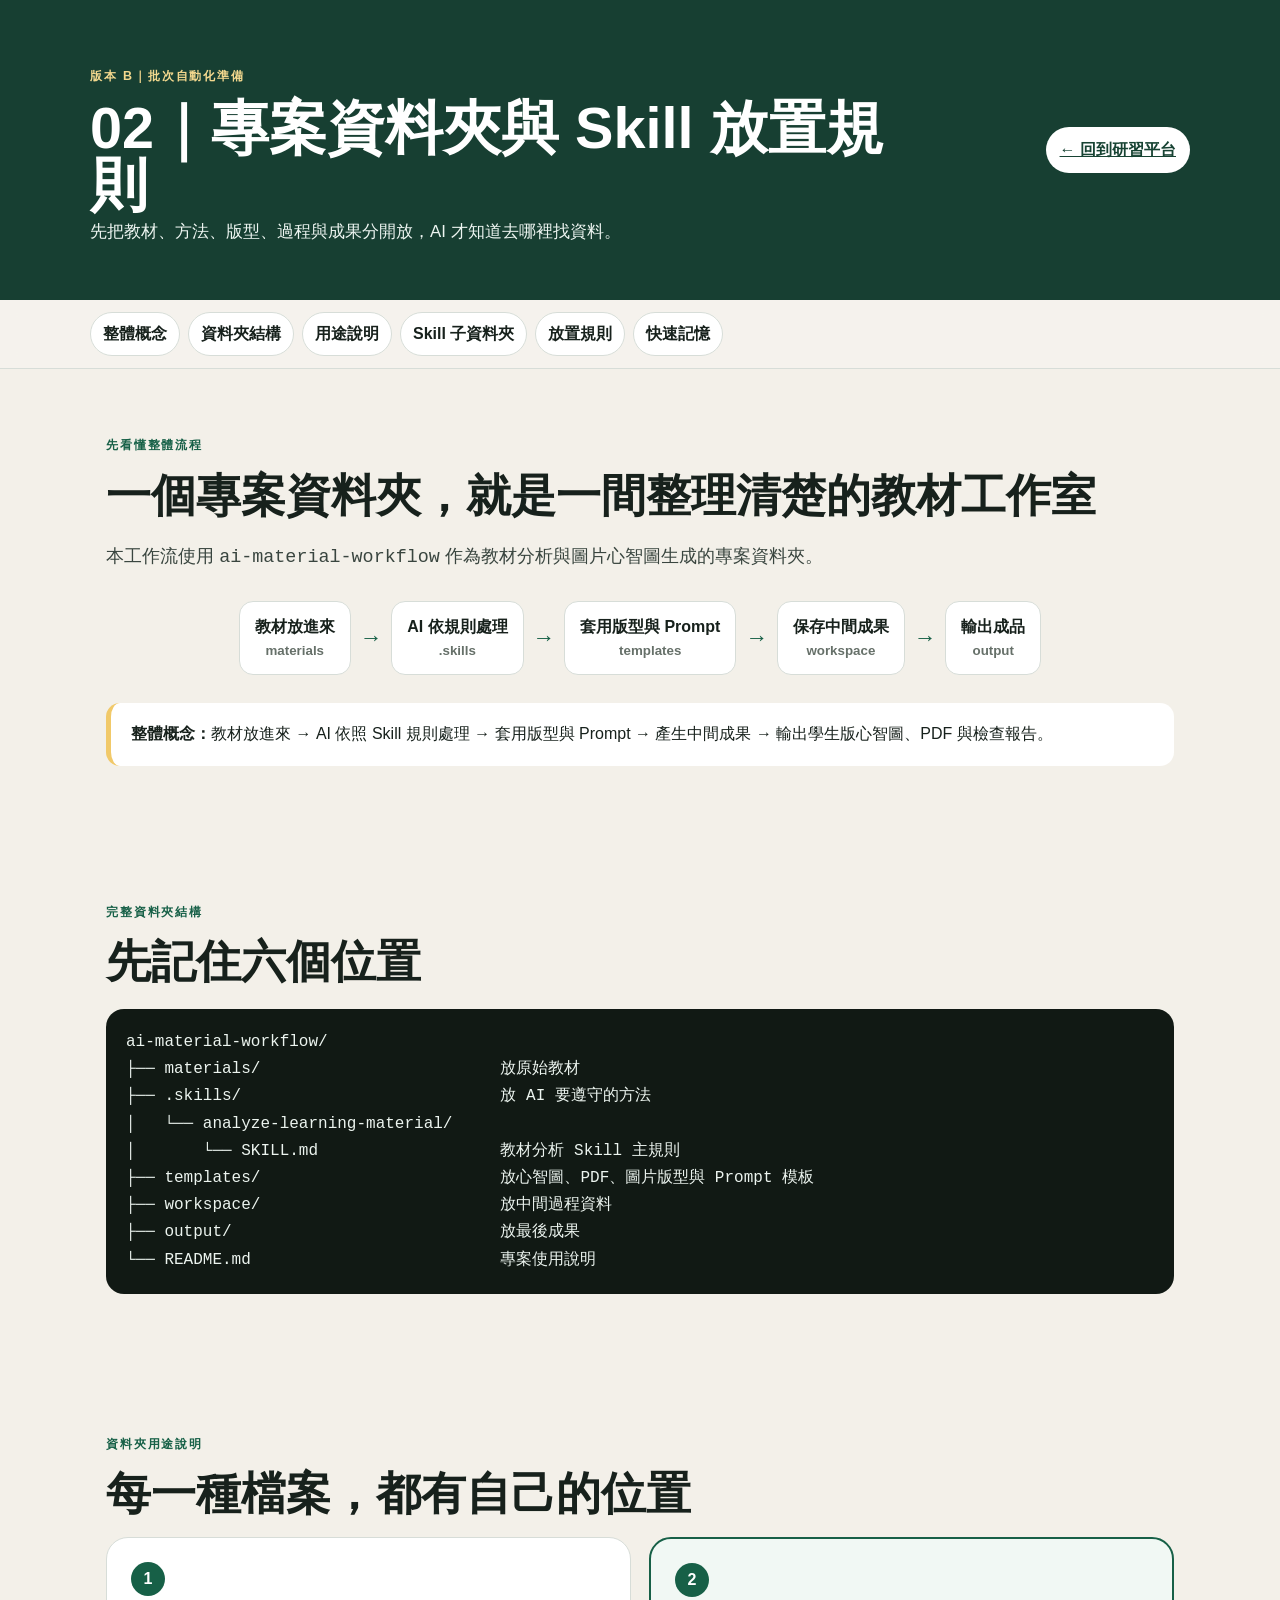
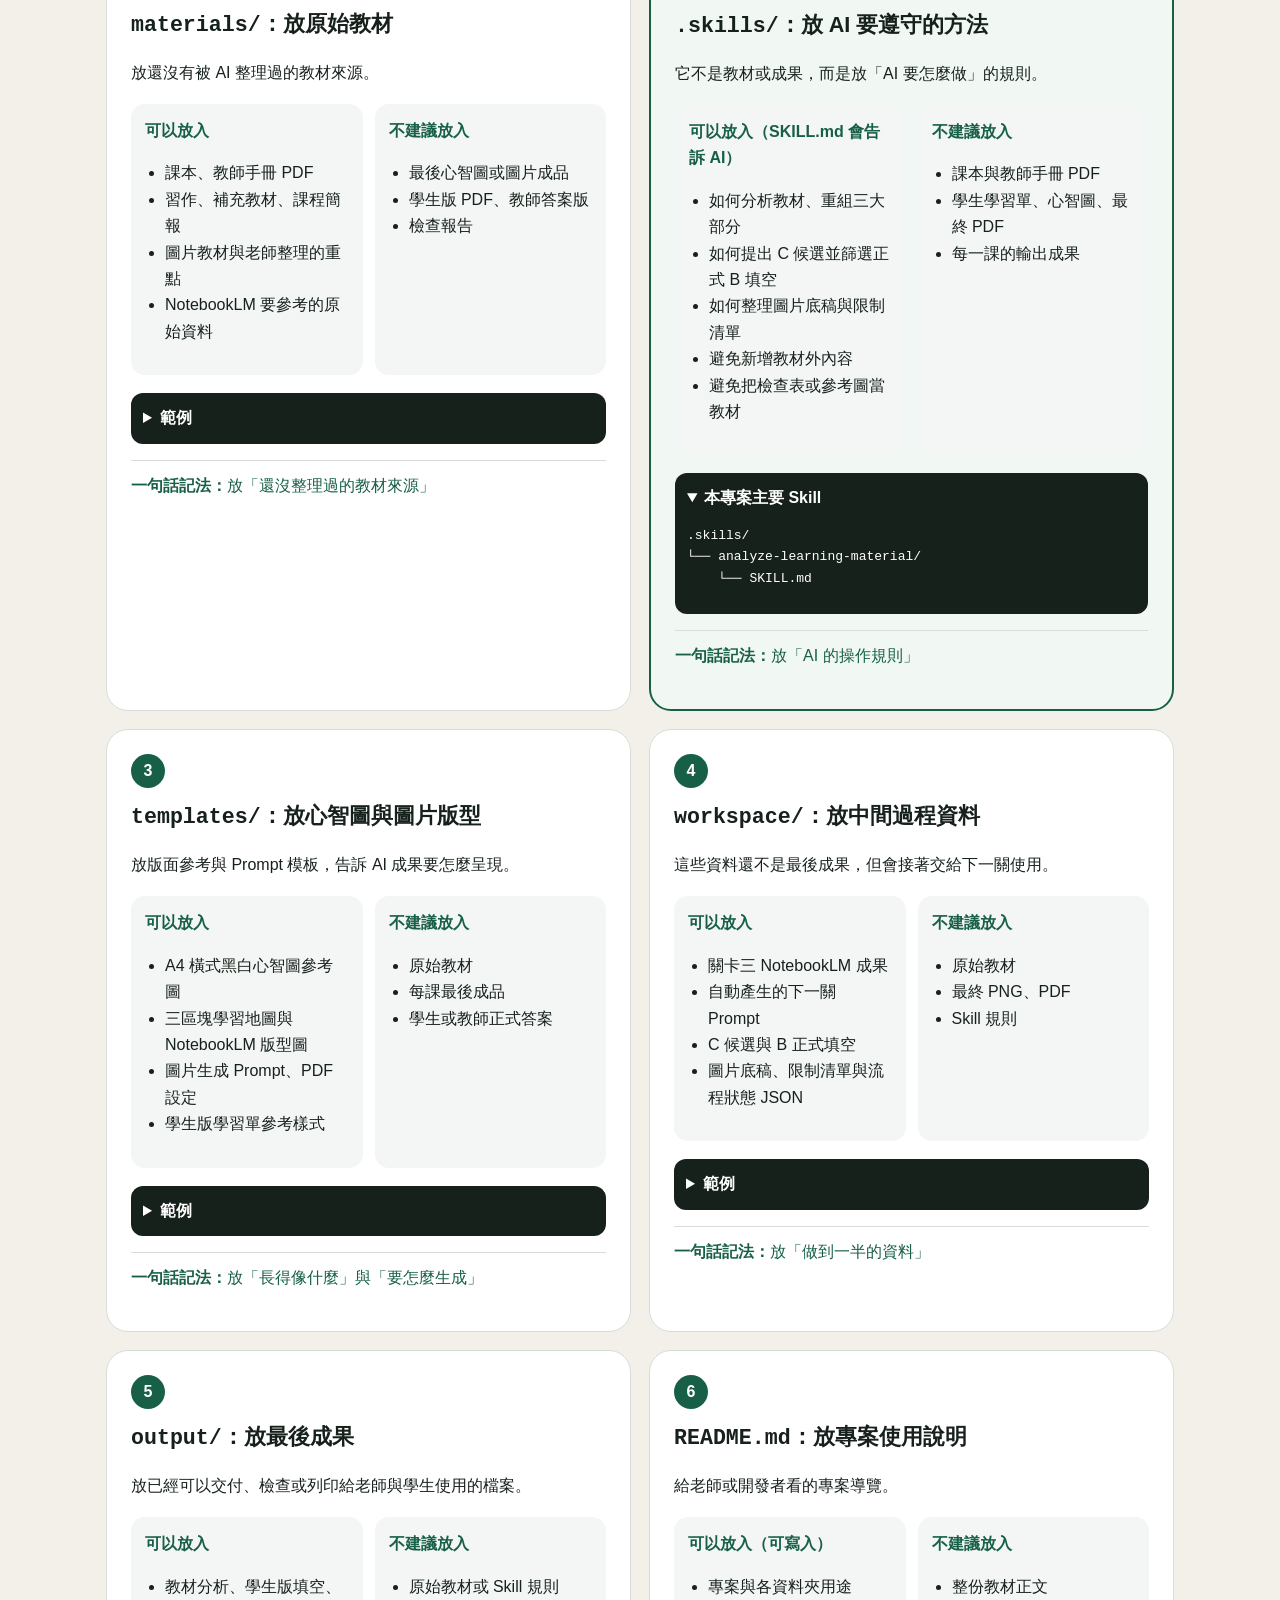
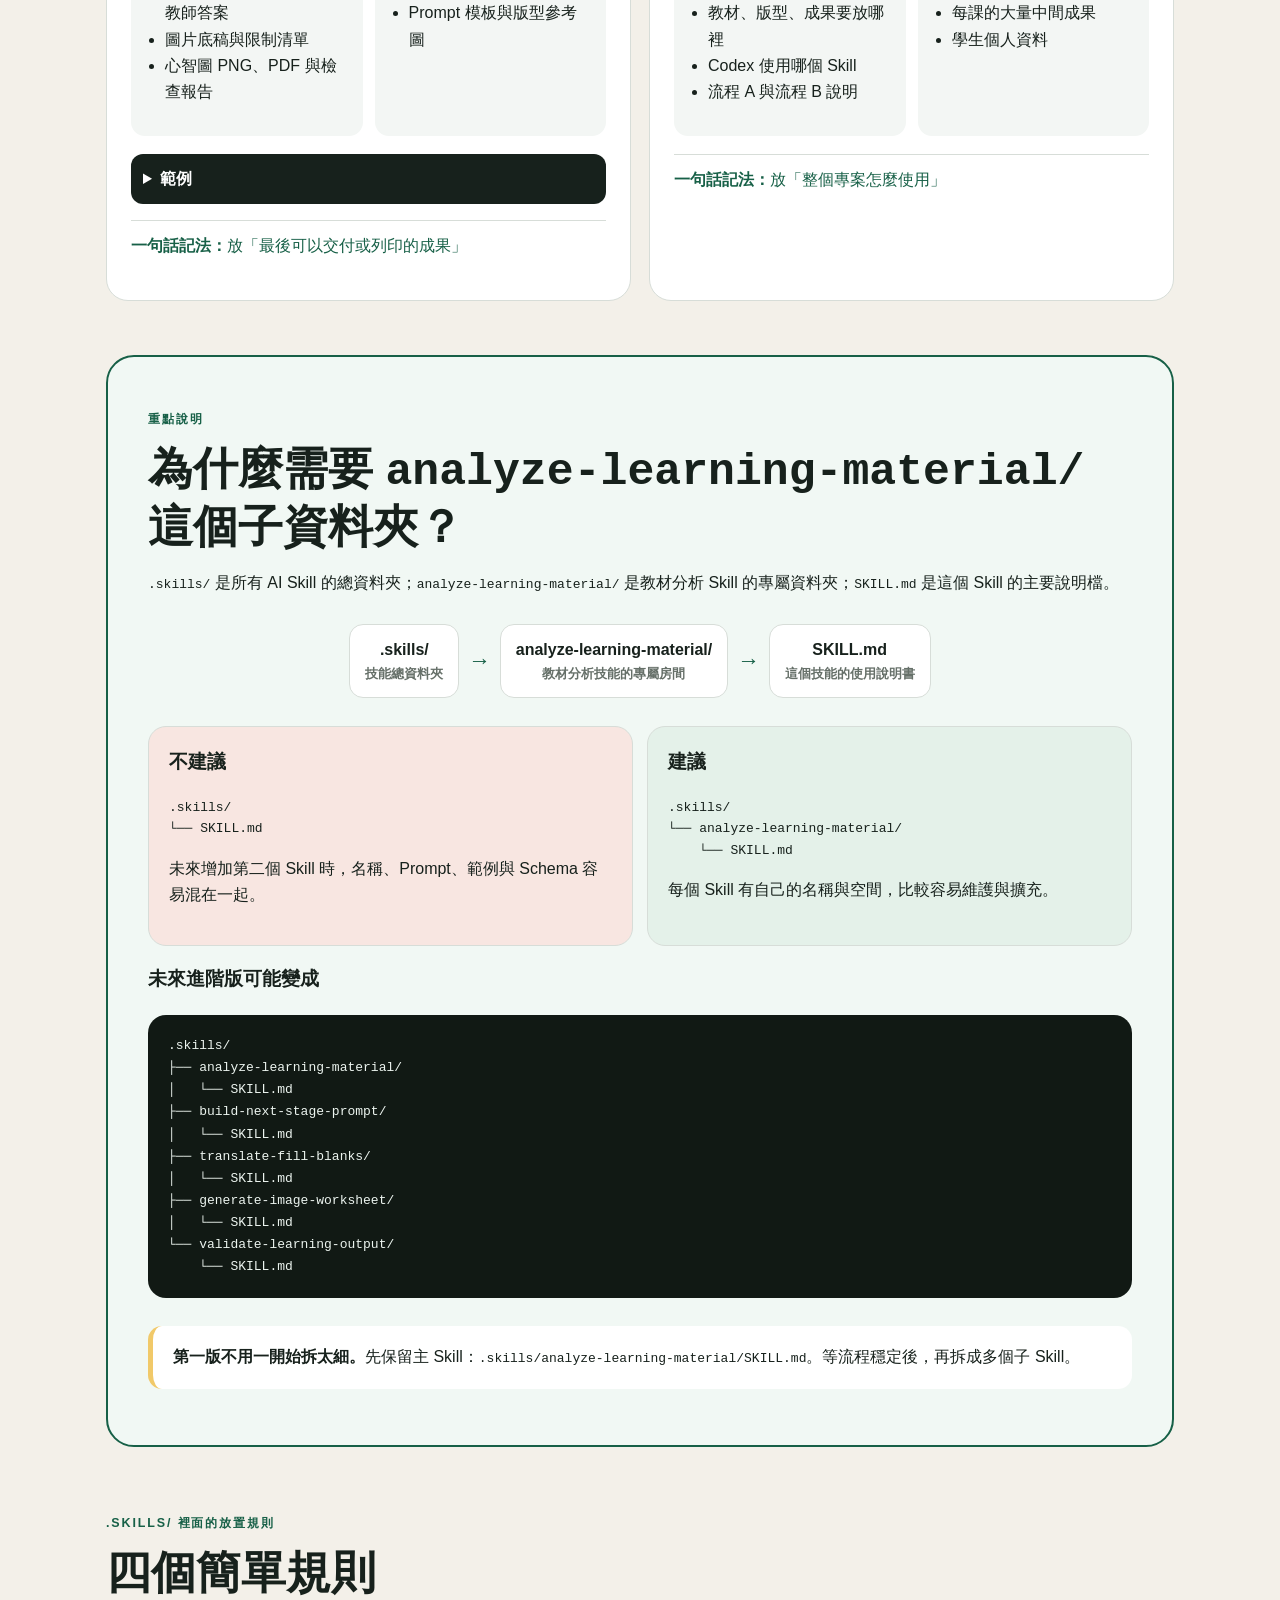
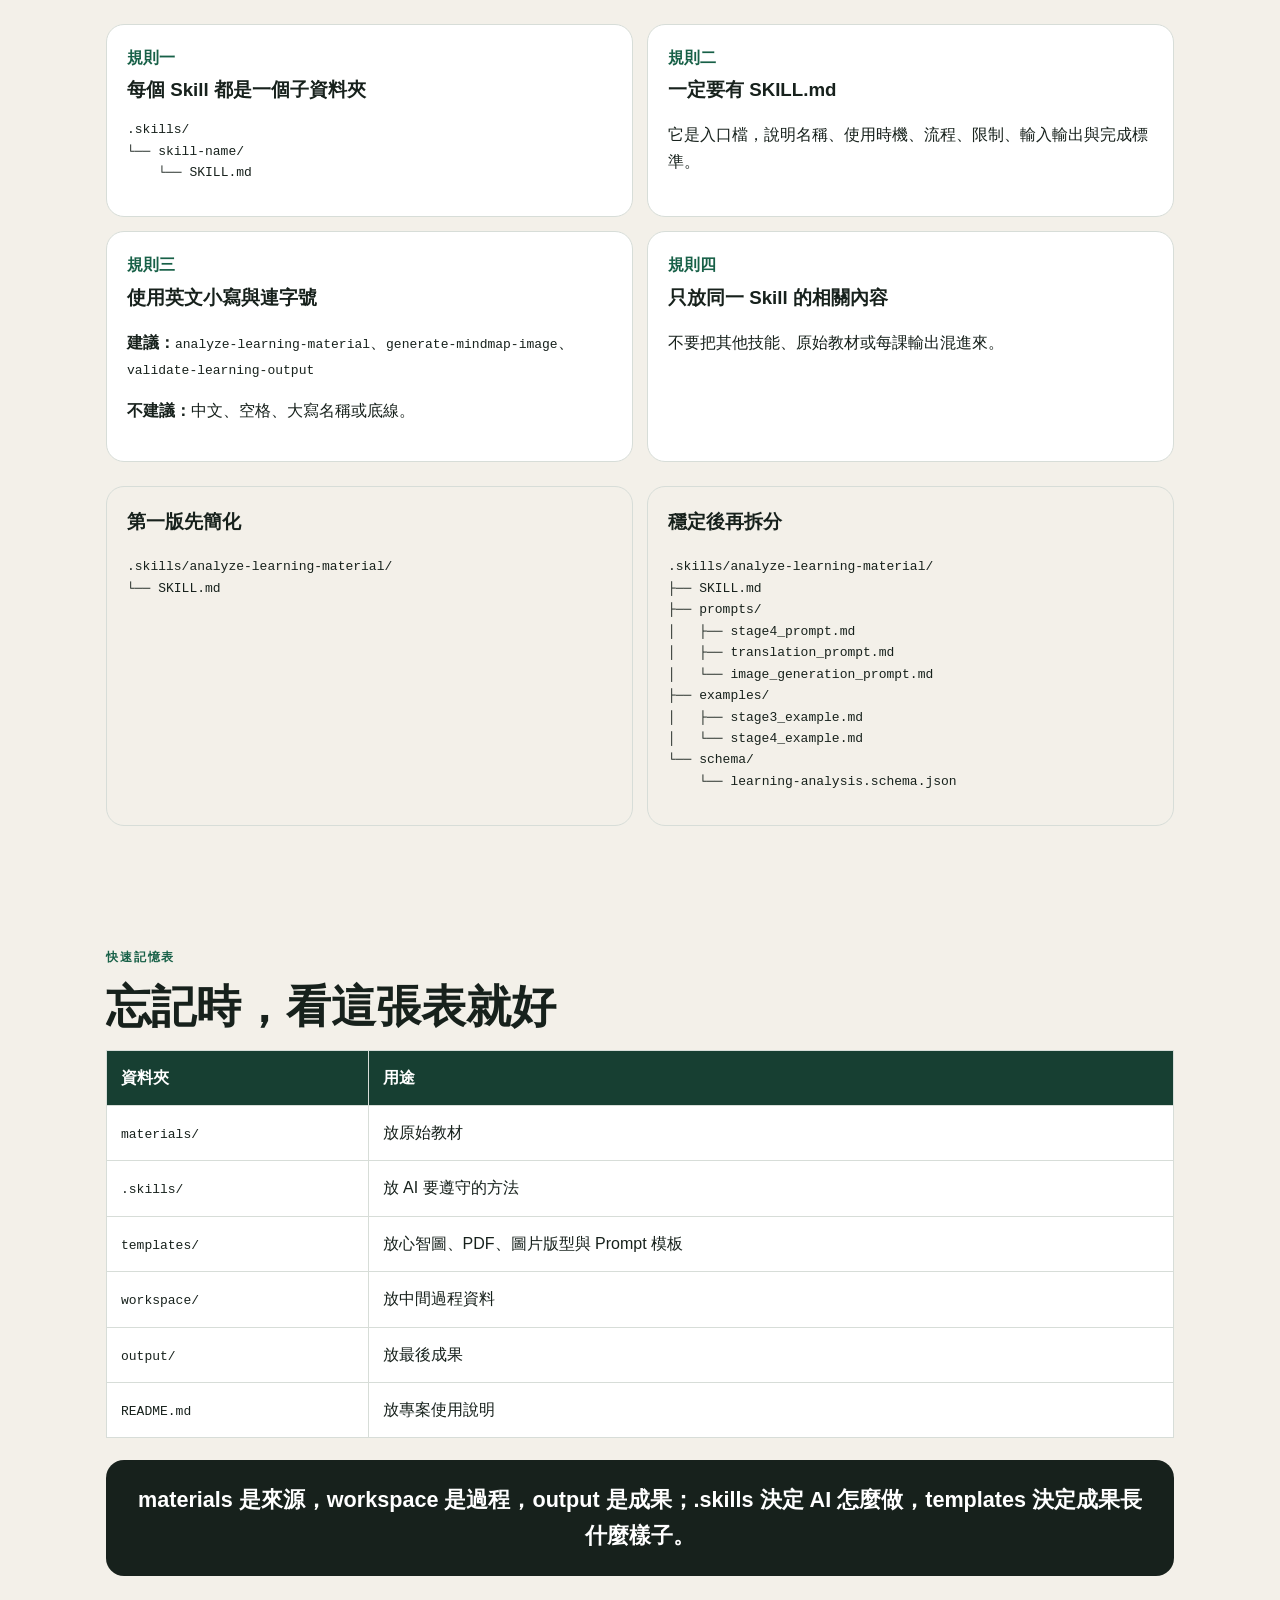
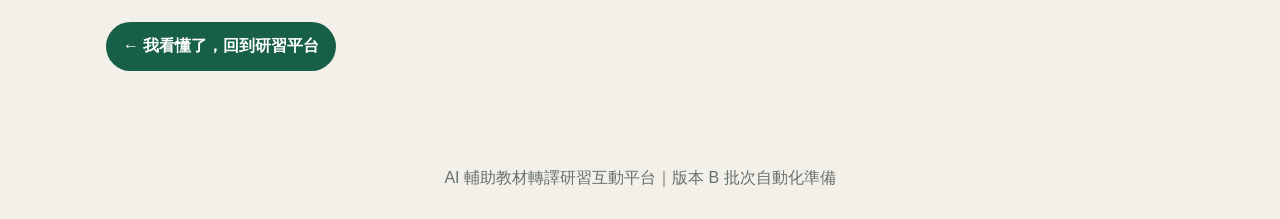
==== commit 36d97f34: "Move folder and skill lesson into version B" ====
--- a/project-folders.html
+++ b/project-folders.html
@@ -6,7 +6,7 @@
   <title>02｜專案資料夾與 Skill 放置規則</title><link rel="icon" href="data:,"><link rel="stylesheet" href="./styles.css">
 </head>
 <body class="lesson-page">
-<header class="topbar lesson-topbar"><div><p class="eyebrow">開始前準備｜工作流說明</p><h1>02｜專案資料夾與 Skill 放置規則</h1><p class="subtitle">先把教材、方法、版型、過程與成果分開放，AI 才知道去哪裡找資料。</p></div><a class="btn" href="./index.html">← 回到研習平台</a></header>
+<header class="topbar lesson-topbar"><div><p class="eyebrow">版本 B｜批次自動化準備</p><h1>02｜專案資料夾與 Skill 放置規則</h1><p class="subtitle">先把教材、方法、版型、過程與成果分開放，AI 才知道去哪裡找資料。</p></div><a class="btn" href="./index.html">← 回到研習平台</a></header>
 <nav class="lesson-nav" aria-label="本頁導覽"><a href="#overview">整體概念</a><a href="#tree">資料夾結構</a><a href="#folders">用途說明</a><a href="#skill-room">Skill 子資料夾</a><a href="#skill-rules">放置規則</a><a href="#memory">快速記憶</a></nav>
 <main class="lesson-main">
 <section class="lesson-intro" id="overview"><p class="eyebrow dark">先看懂整體流程</p><h2>一個專案資料夾，就是一間整理清楚的教材工作室</h2><p class="lead">本工作流使用 <code>ai-material-workflow</code> 作為教材分析與圖片心智圖生成的專案資料夾。</p><div class="folder-flow"><span><b>教材放進來</b><small>materials</small></span><i>→</i><span><b>AI 依規則處理</b><small>.skills</small></span><i>→</i><span><b>套用版型與 Prompt</b><small>templates</small></span><i>→</i><span><b>保存中間成果</b><small>workspace</small></span><i>→</i><span><b>輸出成品</b><small>output</small></span></div><p class="plain-note"><strong>整體概念：</strong>教材放進來 → AI 依照 Skill 規則處理 → 套用版型與 Prompt → 產生中間成果 → 輸出學生版心智圖、PDF 與檢查報告。</p></section>
@@ -97,5 +97,5 @@
     └── learning-analysis.schema.json</pre></article></div></section>
 
 <section class="lesson-section" id="memory"><p class="eyebrow dark">快速記憶表</p><h2>忘記時，看這張表就好</h2><div class="memory-table-wrap"><table class="memory-table"><thead><tr><th>資料夾</th><th>用途</th></tr></thead><tbody><tr><td><code>materials/</code></td><td>放原始教材</td></tr><tr><td><code>.skills/</code></td><td>放 AI 要遵守的方法</td></tr><tr><td><code>templates/</code></td><td>放心智圖、PDF、圖片版型與 Prompt 模板</td></tr><tr><td><code>workspace/</code></td><td>放中間過程資料</td></tr><tr><td><code>output/</code></td><td>放最後成果</td></tr><tr><td><code>README.md</code></td><td>放專案使用說明</td></tr></tbody></table></div><p class="quote">materials 是來源，workspace 是過程，output 是成果；.skills 決定 AI 怎麼做，templates 決定成果長什麼樣子。</p><a class="lesson-back" href="./index.html">← 我看懂了，回到研習平台</a></section>
-</main><footer>AI 輔助教材轉譯研習互動平台｜開始前準備</footer>
+</main><footer>AI 輔助教材轉譯研習互動平台｜版本 B 批次自動化準備</footer>
 </body></html>
--- a/styles.css
+++ b/styles.css
@@ -20,3 +20,5 @@
 .prep-lesson{max-width:1100px;margin:34px auto 0;padding:22px 26px;border:2px solid var(--green);border-radius:22px;background:#eef6f2;display:flex!important;align-items:center;justify-content:space-between;gap:20px}.prep-lesson span{color:var(--green);font-size:.82rem;font-weight:900;letter-spacing:.08em}.prep-lesson h3{margin:3px 0;font-size:1.45rem}.prep-lesson p{margin:3px 0}.prep-lesson a,.lesson-back{display:inline-flex;flex:none;align-items:center;justify-content:center;padding:11px 17px;border-radius:999px;background:var(--green);color:#fff;text-decoration:none;font-weight:900}.lesson-page{background:var(--bg)}.lesson-topbar{align-items:center}.lesson-topbar h1{font-size:clamp(2rem,4.5vw,4.2rem);max-width:850px}.lesson-nav{position:sticky;top:0;z-index:15;display:flex;gap:8px;overflow:auto;padding:12px max(16px,calc((100% - 1100px)/2));background:#f5f3edee;backdrop-filter:blur(8px);border-bottom:1px solid var(--line)}.lesson-nav a{white-space:nowrap;padding:8px 12px;border-radius:999px;background:#fff;border:1px solid var(--line);color:var(--ink);text-decoration:none;font-weight:800}.lesson-main{max-width:1100px}.lesson-intro,.lesson-section{padding:54px 0;scroll-margin-top:70px}.lesson-intro h2,.lesson-section h2{font-size:clamp(1.8rem,3.5vw,3rem);line-height:1.2;margin:.25rem 0 1rem}.folder-flow,.skill-metaphor{display:flex;align-items:center;justify-content:center;gap:9px;flex-wrap:wrap;margin:28px 0}.folder-flow span,.skill-metaphor span{padding:12px 15px;text-align:center;border-radius:14px;background:#fff;border:1px solid var(--line);font-weight:900}.folder-flow small,.skill-metaphor small{display:block;color:var(--muted);font-weight:700}.folder-flow i,.skill-metaphor i{font-style:normal;color:var(--green);font-size:1.4rem;font-weight:900}.folder-tree-large{font-size:1rem}.folder-cards{display:grid;grid-template-columns:1fr 1fr;gap:18px}.folder-card{position:relative;padding:24px;border:1px solid var(--line);border-radius:22px;background:#fff}.folder-card h3{margin:2px 0 10px;font-size:1.35rem}.folder-card h4{margin:0;color:var(--green)}.folder-number{display:inline-grid;place-items:center;width:34px;height:34px;margin-bottom:8px;border-radius:50%;background:var(--green);color:#fff;font-weight:900}.folder-card-columns{display:grid;grid-template-columns:1fr 1fr;gap:12px;margin:18px 0}.folder-card-columns>div{padding:14px;border-radius:14px;background:#f3f6f4}.folder-card ul{padding-left:20px}.folder-card details{margin-top:14px;padding:12px;border-radius:12px;background:#17211c;color:#fff}.folder-card summary{cursor:pointer;font-weight:900}.folder-card pre,.rule-grid pre,.compare pre{white-space:pre-wrap;overflow-wrap:anywhere}.memory-line{padding-top:12px;border-top:1px solid var(--line);color:var(--green)}.skill-card,.skill-room{border:2px solid var(--green);background:#f1f8f4}.skill-room{padding:40px;border-radius:28px}.rule-grid{display:grid;grid-template-columns:1fr 1fr;gap:14px;margin:24px 0}.rule-grid article{padding:20px;border:1px solid var(--line);border-radius:18px;background:#fff}.rule-grid article>b{color:var(--green)}.rule-grid h3{margin:4px 0}.memory-table-wrap{overflow:auto}.memory-table{width:100%;border-collapse:collapse;background:#fff}.memory-table th,.memory-table td{padding:14px;border:1px solid var(--line);text-align:left}.memory-table th{background:#173f32;color:#fff}.lesson-back{margin-top:25px}@media(max-width:800px){.prep-lesson{margin:24px 16px 0;display:block!important}.prep-lesson a{width:100%;margin-top:15px}.lesson-main{padding:0 18px}.lesson-topbar .btn{margin-top:20px}.folder-cards,.folder-card-columns,.rule-grid{grid-template-columns:1fr}.skill-room{padding:24px}.folder-flow,.skill-metaphor{align-items:stretch;flex-direction:column}.folder-flow i,.skill-metaphor i{transform:rotate(90deg)}.folder-tree-large{font-size:.82rem}}
 .prep-lesson{display:none!important}body[data-view="home"] .prep-lesson{display:flex!important}@media(max-width:800px){body[data-view="home"] .prep-lesson{display:block!important}}
 .main-nav .lesson-nav-link{white-space:nowrap;display:inline-flex;align-items:center;min-height:44px;padding:8px 14px;border:1px solid var(--green);border-radius:999px;background:#eef6f2;color:var(--green);font-weight:900;text-decoration:none}
+.b-skill-lesson{max-width:960px;margin:30px auto;padding:28px;border:2px solid var(--green);border-radius:24px;background:#eef6f2;display:flex;align-items:center;justify-content:space-between;gap:22px}.b-skill-lesson span{color:var(--green);font-size:.82rem;font-weight:900;letter-spacing:.08em}.b-skill-lesson h2{margin:4px 0}.b-skill-lesson p{margin:4px 0}.b-skill-lesson a{flex:none;padding:11px 17px;border-radius:999px;background:var(--green);color:#fff;text-decoration:none;font-weight:900}@media(max-width:700px){.b-skill-lesson{display:block;margin:24px 0;padding:22px}.b-skill-lesson a{display:flex;justify-content:center;margin-top:16px}}
+.b-skill-lesson{display:none!important}body[data-view="b"] .b-skill-lesson{display:flex!important}@media(max-width:700px){body[data-view="b"] .b-skill-lesson{display:block!important}}
